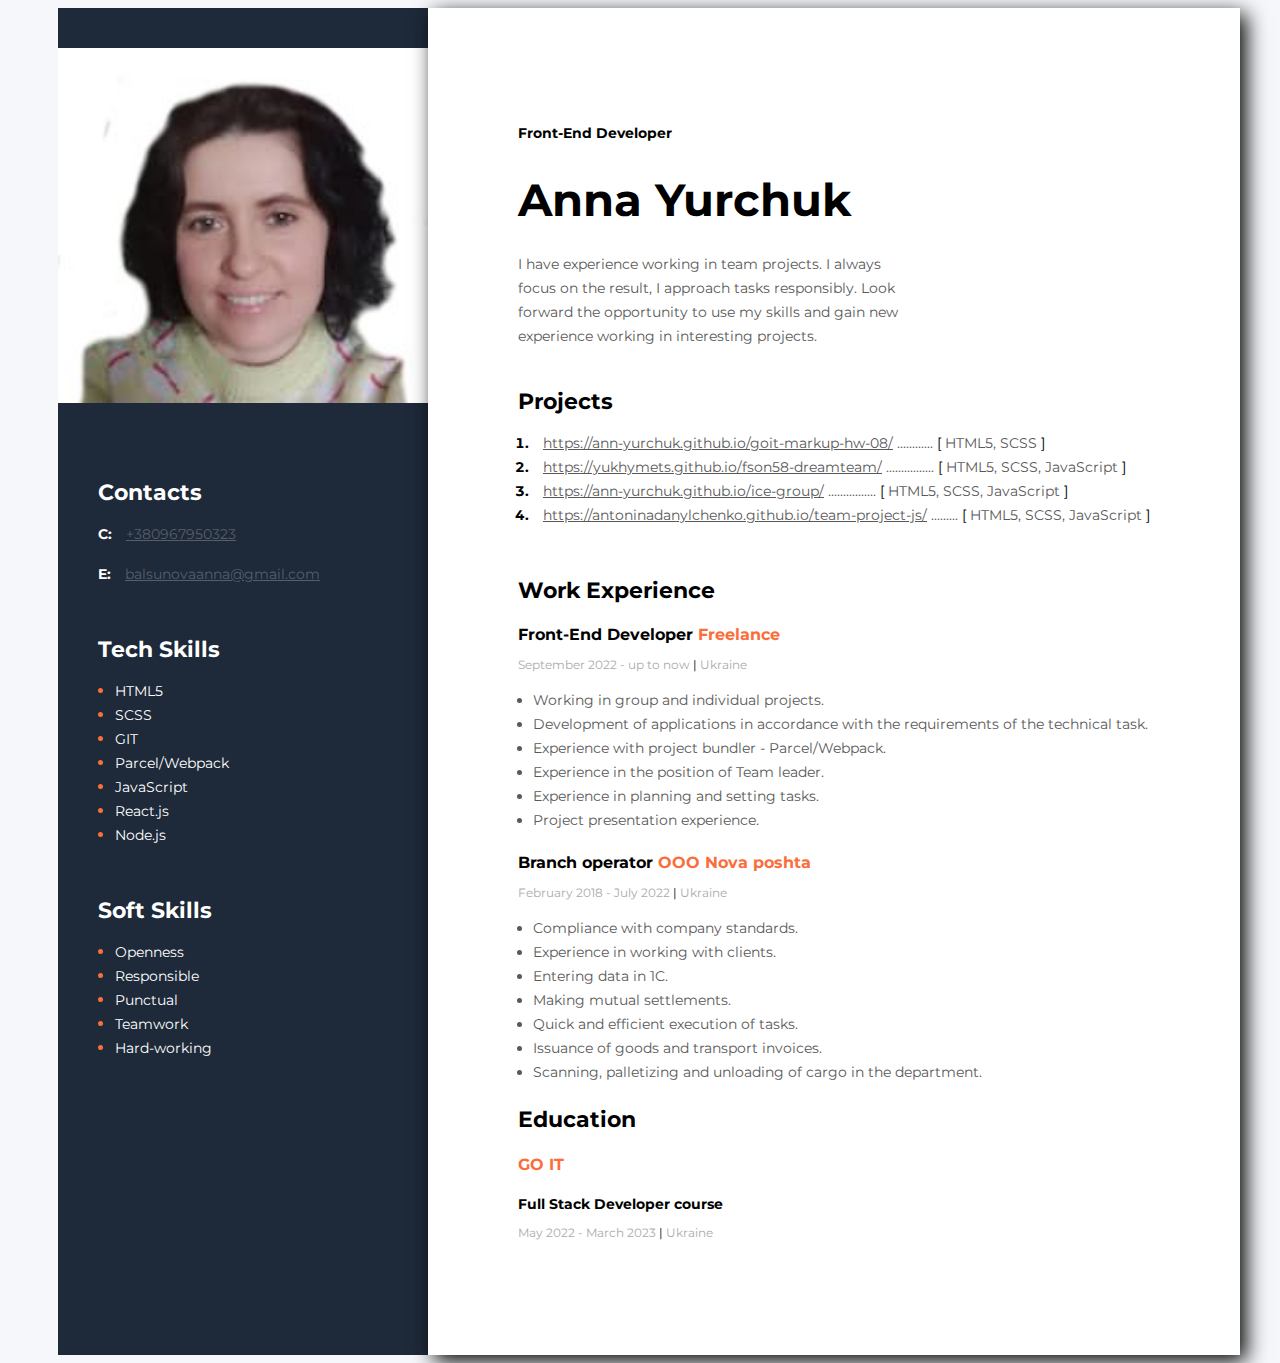
==== index.html @ 42df2e6e "update" ====
<!DOCTYPE html>
<html lang="en">
<head>
    <meta charset="UTF-8">
    <meta http-equiv="X-UA-Compatible" content="IE=edge">
    <meta name="viewport" content="width=device-width, initial-scale=1.0">
    <link rel="preconnect" href="https://fonts.googleapis.com">
    <link rel="preconnect" href="https://fonts.gstatic.com" crossorigin>
    <link href="https://fonts.googleapis.com/css2?family=Montserrat:wght@400;700&display=swap" rel="stylesheet">
    <link rel="stylesheet" href="styles/styles.css">
    <title>Resume</title>
</head>
<body>

<!--Main-->
<div class="main">
    <!--Main content-->
<div class="main-content">
    <!--about user-->
<div class="about">
    <h2 class="about-position">Front-End Developer </h2> 
    <h1 class="about-name">Anna Yurchuk </h1>

  <p class="about-description">
I have experience working in team projects. I always focus on the result, I approach tasks responsibly. Look forward
the opportunity to use my skills and gain new experience working in interesting projects.
  </p> 

</div>
   
 <!--Progects-->
 <div class="progects">
 <h3 class="title">
   Projects
</h3> 
 
 <ol class="projects-list">
     <li class="projects-item">
         <span class="project">
             <a href="https://ann-yurchuk.github.io/goit-markup-hw-08/" class="progect-link">https://ann-yurchuk.github.io/goit-markup-hw-08/</a>
            ............
            <span class="project-bracket">[</span> HTML5, SCSS <span class="project-bracket">]</span>
        </span>
            </li>
        <li class="projects-item">
            <span class="project">
                <a href="https://yukhymets.github.io/fson58-dreamteam/" class="progect-link">https://yukhymets.github.io/fson58-dreamteam/</a>
                ................
                <span class="project-bracket">[</span> HTML5, SCSS, JavaScript <span class="project-bracket">]</span>
            </span>
      
     </li>
     <li class="projects-item">
         <span class="project">
             <a href="https://ann-yurchuk.github.io/ice-group/" class="progect-link"> https://ann-yurchuk.github.io/ice-group/</a>
            ................
            <span class="project-bracket">[</span> HTML5, SCSS, JavaScript <span class="project-bracket">]</span>
        </span>
         
     </li>
     
    <li class="projects-item">
        <span class="project">
            <a href="https://antoninadanylchenko.github.io/team-project-js/" class="progect-link"> https://antoninadanylchenko.github.io/team-project-js/</a>
            .........
            <span class="project-bracket">[</span> HTML5, SCSS, JavaScript <span class="project-bracket">]</span>
        </span>
    
    </li>
 </ol>
 </div>
 <!--Work-->
 <div class="work">
    <h3 class="title"> Work Experience</h3>
    <!--Company 1-->
    <div>
        <h4 class="work-position">Front-End Developer <span class="organization"> Freelance</span></h4>
        <p class="period">September 2022 - up to now <span class="line">|</span> Ukraine</p>
        <ul class="work-list">
            <li class="work-list-item">Working in group and individual projects.</li>
            <li class="work-list-item">Development of applications in accordance with the requirements of the technical task.</li>
            <li class="work-list-item">Experience with project bundler - Parcel/Webpack.</li>
            <li class="work-list-item">Experience in the position of Team leader.</li>
            <li class="work-list-item">Experience in planning and setting tasks.</li>
            <li class="work-list-item">Project presentation experience.</li>
        </ul>
    </div>
    <!--company 2-->
    <div>
        <h4 class="work-position">Branch operator <span class="organization"> OOO Nova poshta</span></h4>
        <p class="period">February 2018 - July 2022 <span class="line">|</span> Ukraine</p>
        <ul class="work-list">
            <li class="work-list-item">Compliance with company standards.</li>
            <li class="work-list-item">Experience in working with clients.</li>
            <li class="work-list-item">Entering data in 1C.</li>
            <li class="work-list-item">Making mutual settlements.</li>
            <li class="work-list-item">Quick and efficient execution of tasks.</li>
            <li class="work-list-item">Issuance of goods and transport invoices.</li>
            <li class="work-list-item">Scanning, palletizing and unloading of cargo in the department.</li>
        </ul>
    </div>

 </div>
    
     <!--Education-->
     <div class="education">
         <h3 class="title">
             Education
            </h3>
         <h4 class="education-name">GO IT</h4>
         <h4 class="education-position">Full Stack Developer course</h4>
         <p class="education-period">May 2022 - March 2023 <span class="line">|</span> Ukraine</p>
     </div>
    
</div>

<!--Sidebar-->
<aside class="sidebar">
    <img src="img/photo.jpg" alt="user photo" class="photo">
    <div class="contacts">
        <h3 class="sidebar-title">Contacts</h3>
        <div>
            <p>
                <span class="contact-type">C:</span>
                 <a href="tel:+380967950323" class="contact-link">+380967950323</a>
            </p>
            <p>
                <span class="contact-type">E:</span>
                 <a href="balsunovaanna@gmail.com" class="contact-link">balsunovaanna@gmail.com</a>
            </p>
        </div>
    </div>
        
         <!--Tech skills-->
    <div class="tech-skills">
        <h3 class="sidebar-title">Tech Skills</h3>
        <ul class=" tech-skills-list">
            <li class="tech-skills-item"> <span class="tech-skills-text">HTML5</span></li>
            <li class="tech-skills-item"> <span class="tech-skills-text">SCSS</span></li>
            <li class="tech-skills-item"> <span class="tech-skills-text">GIT</span></li>
            <li class="tech-skills-item"> <span class="tech-skills-text">Parcel/Webpack</span></li>
            <li class="tech-skills-item"> <span class="tech-skills-text">JavaScript</span></li>
            <li class="tech-skills-item"> <span class="tech-skills-text">React.js</span></li>
            <li class="tech-skills-item"> <span class="tech-skills-text">Node.js</span></li>
        </ul>

    </div>
    <!--Soft skills-->
    <div class="soft-skills">
        <h3 class="sidebar-title">Soft Skills</h3>
        <ul class=" soft-skills-list">
            <li class="soft-skills-item"> <span class="soft-skills-text">Openness</span></li>
            <li class="soft-skills-item"> <span class="soft-skills-text">Responsible</span></li>
            <li class="soft-skills-item"> <span class="soft-skills-text">Punctual</span></li>
            <li class="soft-skills-item"> <span class="soft-skills-text">Teamwork</span></li>
            <li class="soft-skills-item"> <span class="soft-skills-text">Hard-working</span></li>
        </ul>

    </div>
</aside>

</body>
</html>
---- styles/styles.css ----
body {
    font-family: 'Montserrat', sans-serif;
    background-color: #f5f7fa;
}

/* main styles */

.main {
    display: flex;
    flex-direction: row-reverse;
    width: 1200px;
    margin: 0 auto;
}

.main-content  {
    background-color: #ffff;
    box-shadow: 6px 6px 20px rgba(0, 0, 0, 1);
    padding: 105px 90px;
}

/* about styles */

.about {
    margin-bottom: 40px;
}

.about-position {
  font-style: normal;
  font-weight: bold;
  font-size: 14px;
  line-height: 17px;
  color: #000;
  margin-bottom: 20px;
}

.about-name {
  font-style: normal;
  font-weight: bold;
  font-size: 45px;
  line-height: 55px;
  color: #000;
  margin-bottom: 25px;

}

.about-description {
  font-style: normal;
  font-weight: normal;
  font-size: 14px;
  line-height: 24px;
  color: #595959;
  width: 400px;
}

/* progect styles */

.progects {
  margin-bottom: 50px;
}

.title {
  font-style: normal;
  font-weight: bold;
  font-size: 22px;
  line-height: 27px;
  color: #000;
  margin-bottom: 10px;
}

.projects-list {
  padding: 0;
  margin-left: 15px;
}

.projects-item {
  font-style: normal;
  font-weight: bold;
  font-size: 14px;
  line-height: 24px;
  color: #000;
}

.project,
.progect-link {
  font-style: normal;
  font-weight: normal;
  font-size: 14px;
  line-height: 24px;
  color: #595959;
}

.progect-link {
  margin-left: 10px;
}
.project-bracket {
  font-style: normal;
  font-weight: normal;
  font-size: 14px;
  line-height: 24px;
  color: #000;
}

/* work styles */

.work {}
    
.work-position {
  font-style: normal;
  font-weight: bold;
  font-size: 16px;
  line-height: 20px;
  color: #000;
  margin-bottom: 10px;
}

.organization {
  font-weight: bold;
  font-size: 16px;
  line-height: 20px;
  color: #fb6d3a;
}

.period,
.education-period {
  font-style: normal;
  font-weight: normal;
  font-size: 12px;
  line-height: 15px;
  color: #ababab;
  margin-bottom: 10px;
}

.line {
  font-style: normal;
  font-weight: normal;
  font-size: 12px;
  line-height: 15px;
  color: #000;
}

.work-list {
  padding: 0;
  margin-left: 15px;
}

.work-list-item {
  font-style: normal;
  font-weight: normal;
  font-size: 14px;
  line-height: 24px;
  color: #595959;
}

/* education styles */

.education {
  margin-bottom: 10px;
}

.education-name {
  font-weight: bold;
  font-size: 16px;
  line-height: 20px;
  color: #fb6d3a;
}

.education-position {
  font-style: normal;
  font-weight: bold;
  font-size: 14px;
  line-height: 17px;
  color: #000;
  margin-bottom: 10px;
}

/* sidebar styles */

.sidebar {
  background-color: #1E2939;
  padding-top: 40px;
  width: 370px;
}


.photo {
  width: 370px;
  margin-bottom: 50px;
}

.contacts, 
.tech-skills,
.soft-skills {
  margin-left: 40px;
}
 
.contacts {
  margin-bottom: 50px;
}

.tech-skills {
  margin-bottom: 50px;
}


.sidebar-title {
  color: #ffff;
  font-style: normal;
  font-weight: bold;
  font-size: 22px;
  line-height: 27px;
  margin-bottom: 10px;
}

.contact-type {
  font-style: normal;
  font-weight: bold;
  font-size: 14px;
  line-height: 24px;
  color: #ffff;
  margin-right: 10px;
}

.contact-link {
  font-style: normal;
  font-weight: normal;
  font-size: 14px;
  line-height: 24px;
  color: #565e6a;
}

.tech-skills-list {
  color: #ffff;
  padding: 0px;
  margin-left: 17px;
}

.tech-skills-item {
  color: #fb6d3a;
}

.tech-skills-text {
  color: #ffff;
  font-style: normal;
  font-weight: normal;
  font-size: 14px;
  line-height: 24px;
}

.soft-skills-list {
  color: #ffff;
  padding: 0px;
  margin-left: 17px;
}

.soft-skills-item {
  color: #fb6d3a;
}

.soft-skills-text {
  color: #ffff;
  font-style: normal;
  font-weight: normal;
  font-size: 14px;
  line-height: 24px;
}
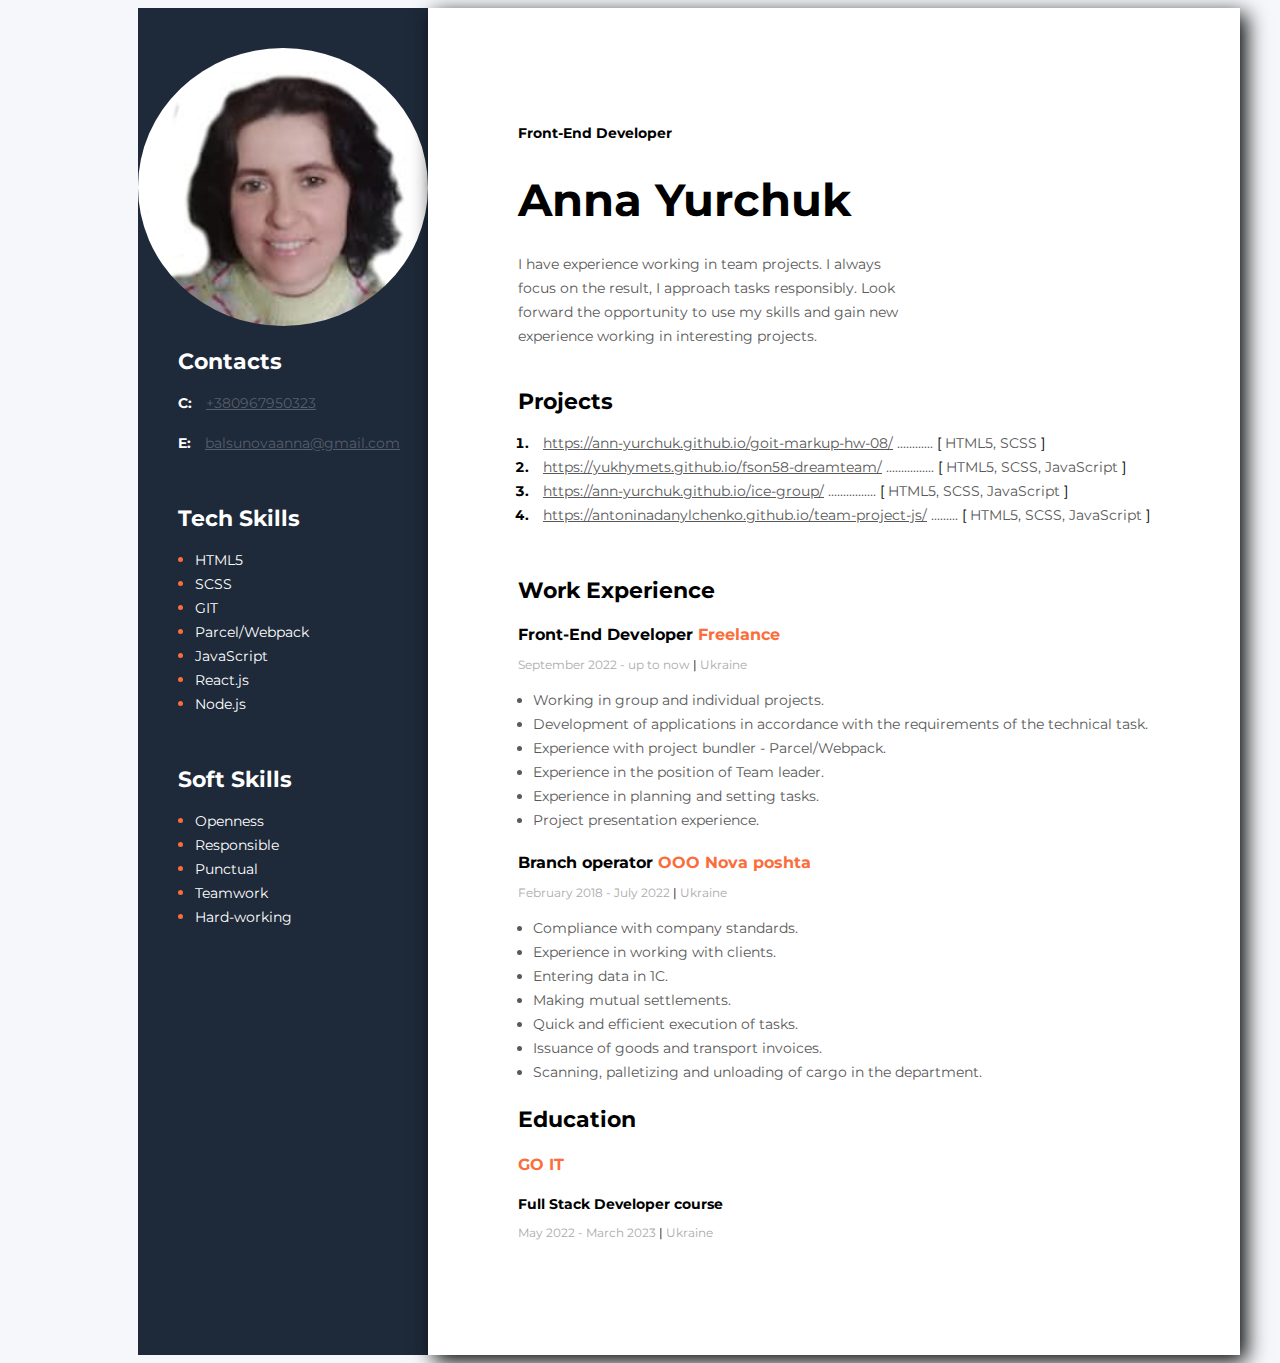
==== commit 60343a3a: "update" ====
--- a/index.html
+++ b/index.html
@@ -116,7 +116,7 @@
 
 <!--Sidebar-->
 <aside class="sidebar">
-    <img src="img/photo.jpg" alt="user photo" class="photo">
+    <img src="img/photo.jpg" alt="user photo" class="photo" width="290">
     <div class="contacts">
         <h3 class="sidebar-title">Contacts</h3>
         <div>
@@ -126,7 +126,7 @@
             </p>
             <p>
                 <span class="contact-type">E:</span>
-                 <a href="balsunovaanna@gmail.com" class="contact-link">balsunovaanna@gmail.com</a>
+                 <a href="mailto:balsunovaanna@gmail.com" class="contact-link">balsunovaanna@gmail.com</a>
             </p>
         </div>
     </div>
--- a/styles/styles.css
+++ b/styles/styles.css
@@ -1,3 +1,13 @@
+html {
+  box-sizing: border-box;
+}
+
+*,
+*::before,
+*::after {
+  box-sizing: inherit;
+}
+
 body {
     font-family: 'Montserrat', sans-serif;
     background-color: #f5f7fa;
@@ -178,13 +188,15 @@
 .sidebar {
   background-color: #1E2939;
   padding-top: 40px;
-  width: 370px;
+  width: 290px;
 }
 
 
 .photo {
-  width: 370px;
-  margin-bottom: 50px;
+  display: block;
+  width: 290px;
+  margin-bottom: 20px;
+  border-radius: 70%;
 }
 
 .contacts, 
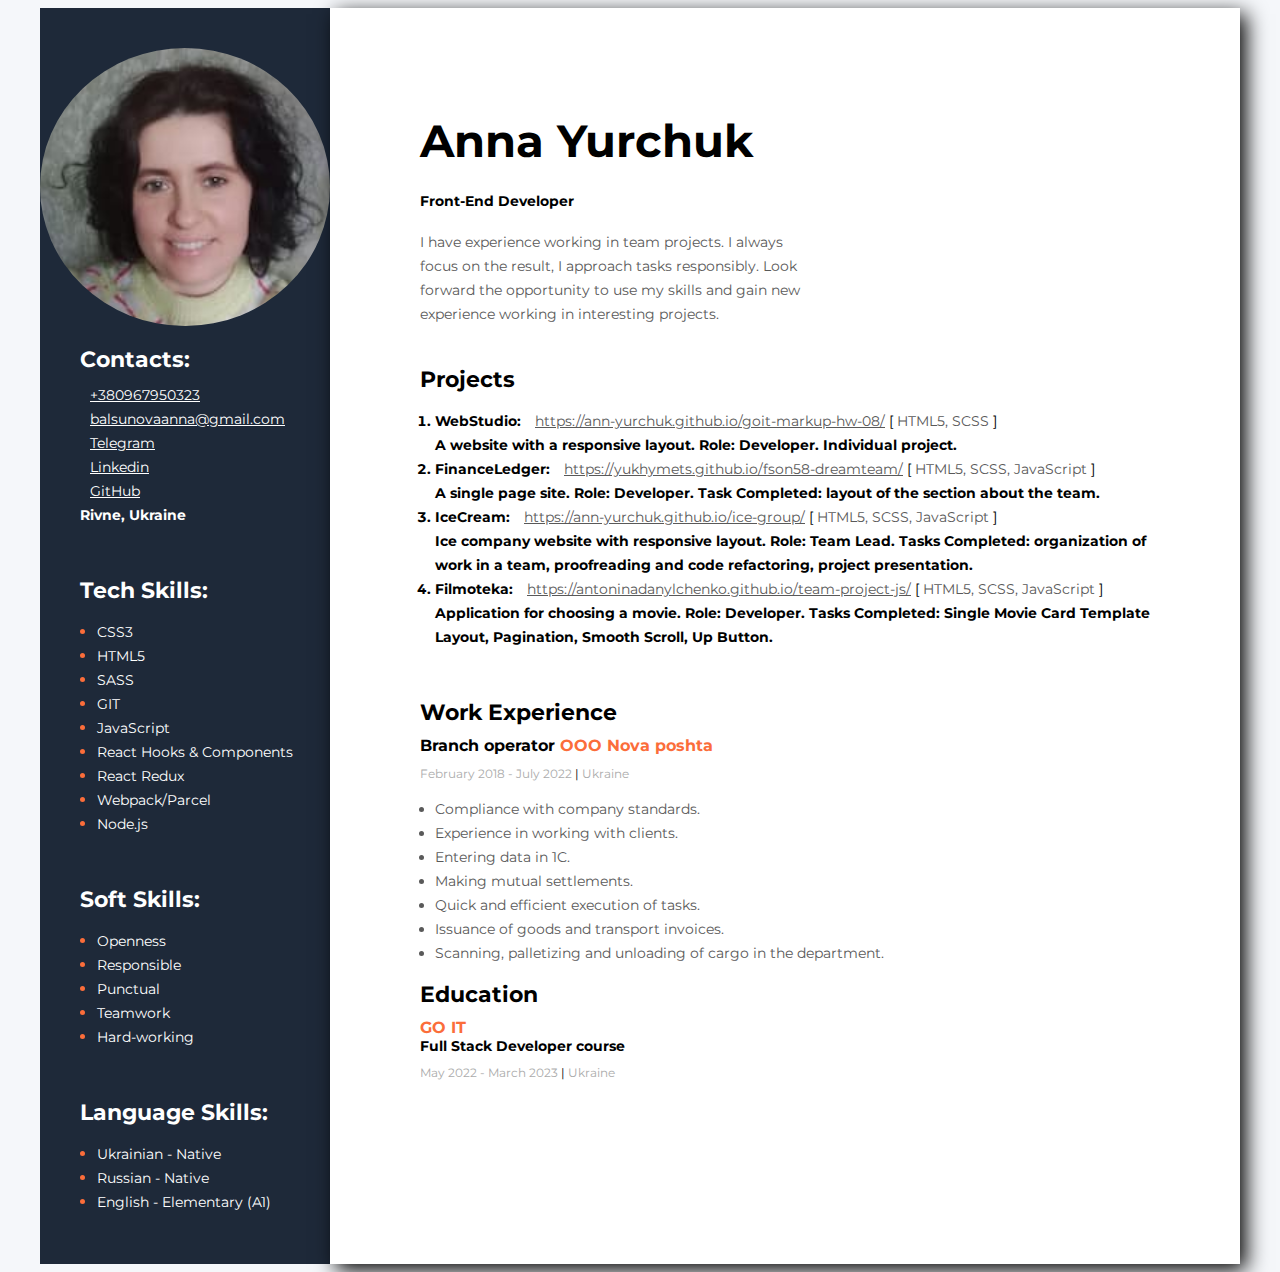
==== commit ab947d9a: "update" ====
--- a/index.html
+++ b/index.html
@@ -18,9 +18,9 @@
 <div class="main-content">
     <!--about user-->
 <div class="about">
+    <h1 class="about-name">Anna Yurchuk </h1>
     <h2 class="about-position">Front-End Developer </h2> 
-    <h1 class="about-name">Anna Yurchuk </h1>
-
+  
   <p class="about-description">
 I have experience working in team projects. I always focus on the result, I approach tasks responsibly. Look forward
 the opportunity to use my skills and gain new experience working in interesting projects.
@@ -35,57 +35,42 @@
 </h3> 
  
  <ol class="projects-list">
-     <li class="projects-item">
+     <li class="projects-item">WebStudio:
          <span class="project">
              <a href="https://ann-yurchuk.github.io/goit-markup-hw-08/" class="progect-link">https://ann-yurchuk.github.io/goit-markup-hw-08/</a>
-            ............
             <span class="project-bracket">[</span> HTML5, SCSS <span class="project-bracket">]</span>
         </span>
+        <p>A website with a responsive layout. Role: Developer. Individual project.</p>
             </li>
-        <li class="projects-item">
+        <li class="projects-item">FinanceLedger:
             <span class="project">
                 <a href="https://yukhymets.github.io/fson58-dreamteam/" class="progect-link">https://yukhymets.github.io/fson58-dreamteam/</a>
-                ................
                 <span class="project-bracket">[</span> HTML5, SCSS, JavaScript <span class="project-bracket">]</span>
             </span>
-      
+            <p>A single page site. Role: Developer. Task Completed: layout of the section about the team.</p>
      </li>
-     <li class="projects-item">
+     <li class="projects-item">IceCream:
          <span class="project">
              <a href="https://ann-yurchuk.github.io/ice-group/" class="progect-link"> https://ann-yurchuk.github.io/ice-group/</a>
-            ................
             <span class="project-bracket">[</span> HTML5, SCSS, JavaScript <span class="project-bracket">]</span>
         </span>
-         
+        <p>Ice company website with responsive layout. Role: Team Lead. Tasks Completed: organization of work in a team, proofreading and code refactoring, project presentation.</p>
      </li>
      
-    <li class="projects-item">
+    <li class="projects-item">Filmoteka:
         <span class="project">
             <a href="https://antoninadanylchenko.github.io/team-project-js/" class="progect-link"> https://antoninadanylchenko.github.io/team-project-js/</a>
-            .........
             <span class="project-bracket">[</span> HTML5, SCSS, JavaScript <span class="project-bracket">]</span>
         </span>
-    
+        <p>Application for choosing a movie. Role: Developer. Tasks Completed: Single Movie Card Template Layout, Pagination, Smooth Scroll, Up Button.</p>
     </li>
  </ol>
  </div>
+
  <!--Work-->
  <div class="work">
     <h3 class="title"> Work Experience</h3>
-    <!--Company 1-->
-    <div>
-        <h4 class="work-position">Front-End Developer <span class="organization"> Freelance</span></h4>
-        <p class="period">September 2022 - up to now <span class="line">|</span> Ukraine</p>
-        <ul class="work-list">
-            <li class="work-list-item">Working in group and individual projects.</li>
-            <li class="work-list-item">Development of applications in accordance with the requirements of the technical task.</li>
-            <li class="work-list-item">Experience with project bundler - Parcel/Webpack.</li>
-            <li class="work-list-item">Experience in the position of Team leader.</li>
-            <li class="work-list-item">Experience in planning and setting tasks.</li>
-            <li class="work-list-item">Project presentation experience.</li>
-        </ul>
-    </div>
-    <!--company 2-->
+
     <div>
         <h4 class="work-position">Branch operator <span class="organization"> OOO Nova poshta</span></h4>
         <p class="period">February 2018 - July 2022 <span class="line">|</span> Ukraine</p>
@@ -99,7 +84,6 @@
             <li class="work-list-item">Scanning, palletizing and unloading of cargo in the department.</li>
         </ul>
     </div>
-
  </div>
     
      <!--Education-->
@@ -111,43 +95,57 @@
          <h4 class="education-position">Full Stack Developer course</h4>
          <p class="education-period">May 2022 - March 2023 <span class="line">|</span> Ukraine</p>
      </div>
-    
 </div>
 
 <!--Sidebar-->
 <aside class="sidebar">
     <img src="img/photo.jpg" alt="user photo" class="photo" width="290">
     <div class="contacts">
-        <h3 class="sidebar-title">Contacts</h3>
+        <h3 class="sidebar-title">Contacts:</h3>
         <div>
             <p>
-                <span class="contact-type">C:</span>
+                <span class="contact-type"></span>
                  <a href="tel:+380967950323" class="contact-link">+380967950323</a>
             </p>
             <p>
-                <span class="contact-type">E:</span>
+                <span class="contact-type"></span>
                  <a href="mailto:balsunovaanna@gmail.com" class="contact-link">balsunovaanna@gmail.com</a>
             </p>
+            <p>
+                <span class="contact-type"></span>
+                <a href="tel:+380967950323" class="contact-link">Telegram</a>
+            </p>
+            <p>
+                <span class="contact-type"></span>
+                <a href="mailto:https://www.linkedin.com/in/anna-yurchuk-248a52259/" class="contact-link">Linkedin</a>
+            </p>
+            <p>
+                <span class="contact-type"></span>
+                <a href="mailto:https://github.com/Ann-Yurchuk" class="contact-link">GitHub</a>
+            </p>
+            <p><span class="contact-type">Rivne, Ukraine</span></p>
         </div>
     </div>
         
          <!--Tech skills-->
     <div class="tech-skills">
-        <h3 class="sidebar-title">Tech Skills</h3>
+        <h3 class="sidebar-title">Tech Skills:</h3>
         <ul class=" tech-skills-list">
+            <li class="tech-skills-item"> <span class="tech-skills-text">CSS3</span></li>
             <li class="tech-skills-item"> <span class="tech-skills-text">HTML5</span></li>
-            <li class="tech-skills-item"> <span class="tech-skills-text">SCSS</span></li>
+            <li class="tech-skills-item"> <span class="tech-skills-text">SASS</span></li>
             <li class="tech-skills-item"> <span class="tech-skills-text">GIT</span></li>
-            <li class="tech-skills-item"> <span class="tech-skills-text">Parcel/Webpack</span></li>
             <li class="tech-skills-item"> <span class="tech-skills-text">JavaScript</span></li>
-            <li class="tech-skills-item"> <span class="tech-skills-text">React.js</span></li>
+            <li class="tech-skills-item"> <span class="tech-skills-text">React Hooks & Components</span></li>
+            <li class="tech-skills-item"> <span class="tech-skills-text">React Redux</span></li>
+            <li class="tech-skills-item"> <span class="tech-skills-text">Webpack/Parcel</span></li>
             <li class="tech-skills-item"> <span class="tech-skills-text">Node.js</span></li>
         </ul>
+    </div>
 
-    </div>
     <!--Soft skills-->
     <div class="soft-skills">
-        <h3 class="sidebar-title">Soft Skills</h3>
+        <h3 class="sidebar-title">Soft Skills:</h3>
         <ul class=" soft-skills-list">
             <li class="soft-skills-item"> <span class="soft-skills-text">Openness</span></li>
             <li class="soft-skills-item"> <span class="soft-skills-text">Responsible</span></li>
@@ -155,7 +153,16 @@
             <li class="soft-skills-item"> <span class="soft-skills-text">Teamwork</span></li>
             <li class="soft-skills-item"> <span class="soft-skills-text">Hard-working</span></li>
         </ul>
+    </div>
 
+    <!--Language skills-->
+    <div class="language-skills">
+        <h3 class="sidebar-title">Language Skills:</h3>
+        <ul class="language-skills-list">
+            <li class="language-skills-item"> <span class="language-skills-text">Ukrainian - Native</span></li>
+            <li class="language-skills-item"> <span class="language-skills-text">Russian - Native</span></li>
+            <li class="language-skills-item"> <span class="language-skills-text">English - Elementary (A1)</span></li>
+        </ul>
     </div>
 </aside>
 
--- a/styles/styles.css
+++ b/styles/styles.css
@@ -6,6 +6,16 @@
 *::before,
 *::after {
   box-sizing: inherit;
+}
+
+h1,
+h2,
+h3,
+h4,
+h5,
+h6,
+p {
+  margin: 0;
 }
 
 body {
@@ -50,7 +60,6 @@
   line-height: 55px;
   color: #000;
   margin-bottom: 25px;
-
 }
 
 .about-description {
@@ -111,8 +120,6 @@
 }
 
 /* work styles */
-
-.work {}
     
 .work-position {
   font-style: normal;
@@ -190,7 +197,6 @@
   padding-top: 40px;
   width: 290px;
 }
-
 
 .photo {
   display: block;
@@ -199,20 +205,13 @@
   border-radius: 70%;
 }
 
-.contacts, 
+.contacts,
 .tech-skills,
-.soft-skills {
+.soft-skills,
+.language-skills {
+  margin-bottom: 50px;
   margin-left: 40px;
 }
- 
-.contacts {
-  margin-bottom: 50px;
-}
-
-.tech-skills {
-  margin-bottom: 50px;
-}
-
 
 .sidebar-title {
   color: #ffff;
@@ -237,47 +236,39 @@
   font-weight: normal;
   font-size: 14px;
   line-height: 24px;
-  color: #565e6a;
-}
-
-.tech-skills-list {
+  color: #ffff;
+}
+
+.tech-skills-list,
+.soft-skills-list,
+.language-skills-list {
   color: #ffff;
   padding: 0px;
   margin-left: 17px;
 }
 
-.tech-skills-item {
+.tech-skills-item,
+.soft-skills-item,
+.language-skills-item {
   color: #fb6d3a;
 }
 
-.tech-skills-text {
-  color: #ffff;
-  font-style: normal;
-  font-weight: normal;
-  font-size: 14px;
-  line-height: 24px;
-}
-
-.soft-skills-list {
-  color: #ffff;
-  padding: 0px;
-  margin-left: 17px;
-}
-
-.soft-skills-item {
-  color: #fb6d3a;
-}
-
-.soft-skills-text {
-  color: #ffff;
-  font-style: normal;
-  font-weight: normal;
-  font-size: 14px;
-  line-height: 24px;
-}
-
-
-
-
-
-
+.tech-skills-text,
+.soft-skills-text,
+.language-skills-text{
+  color: #ffff;
+  font-style: normal;
+  font-weight: normal;
+  font-size: 14px;
+  line-height: 24px;
+}
+
+
+
+
+
+
+
+
+
+
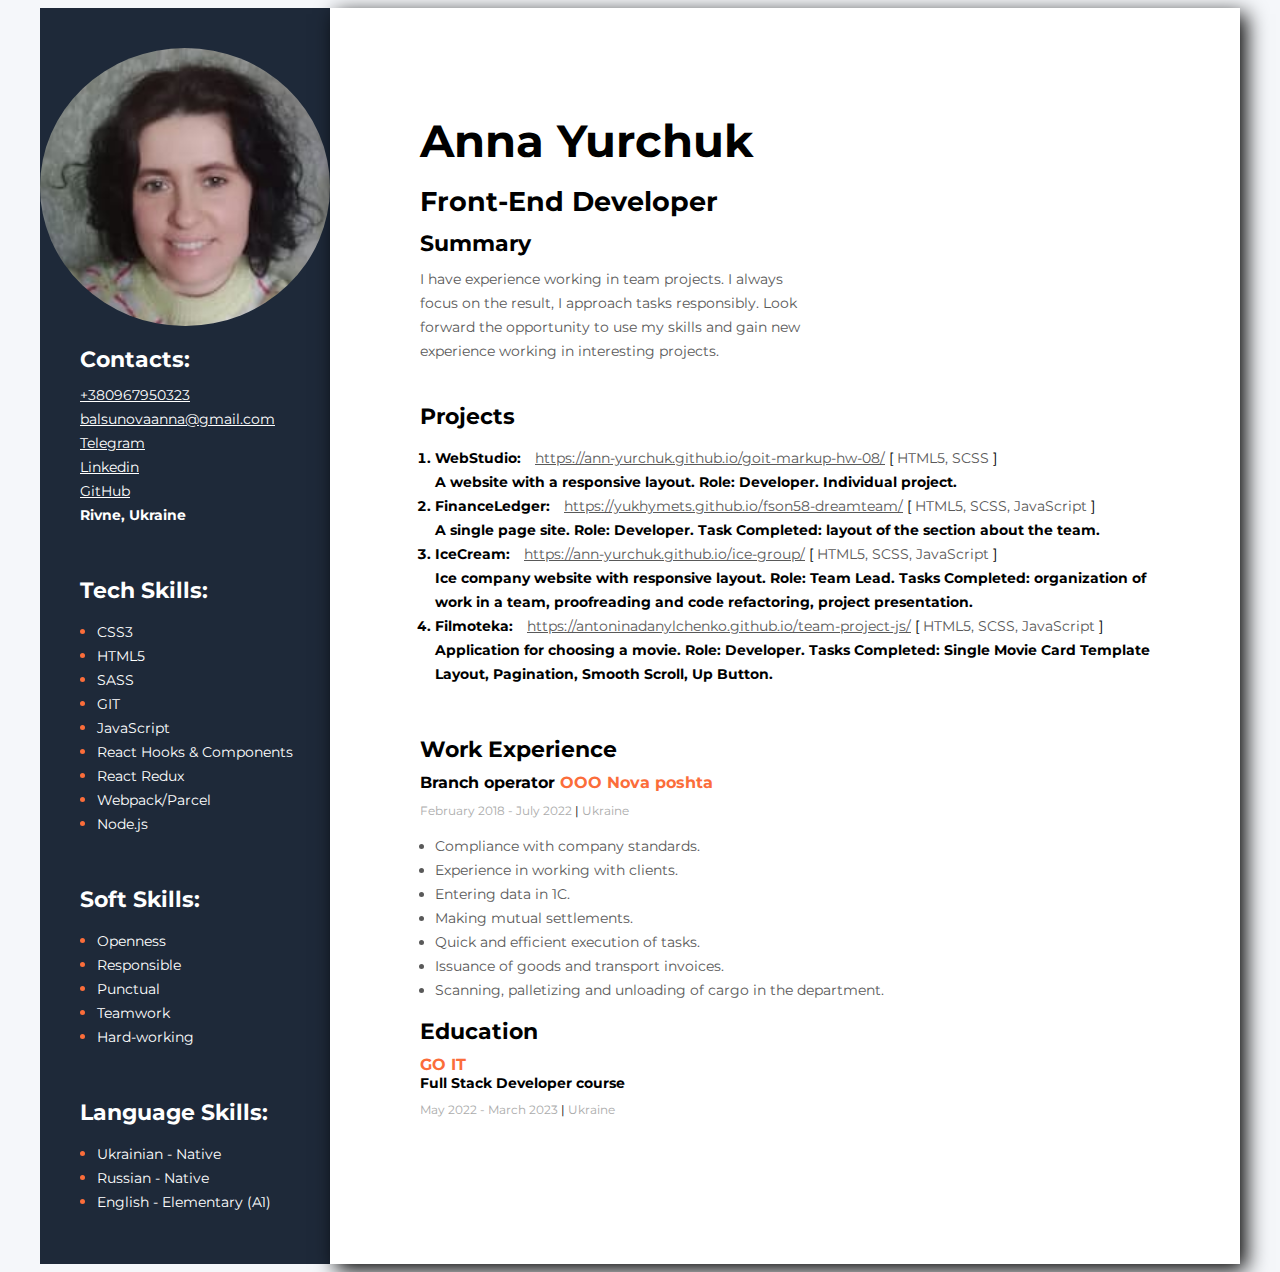
==== commit b15e6871: "update" ====
--- a/index.html
+++ b/index.html
@@ -20,7 +20,9 @@
 <div class="about">
     <h1 class="about-name">Anna Yurchuk </h1>
     <h2 class="about-position">Front-End Developer </h2> 
-  
+<h3 class="title">
+    Summary
+</h3>
   <p class="about-description">
 I have experience working in team projects. I always focus on the result, I approach tasks responsibly. Look forward
 the opportunity to use my skills and gain new experience working in interesting projects.
@@ -117,7 +119,7 @@
             </p>
             <p>
                 <span class="contact-type"></span>
-                <a href="mailto:https://www.linkedin.com/in/anna-yurchuk-248a52259/" class="contact-link">Linkedin</a>
+                <a href="mailto:https://www.linkedin.com/in/anna-yurchuk/" class="contact-link">Linkedin</a>
             </p>
             <p>
                 <span class="contact-type"></span>
--- a/styles/styles.css
+++ b/styles/styles.css
@@ -47,7 +47,7 @@
 .about-position {
   font-style: normal;
   font-weight: bold;
-  font-size: 14px;
+  font-size: 27px;
   line-height: 17px;
   color: #000;
   margin-bottom: 20px;
@@ -228,7 +228,6 @@
   font-size: 14px;
   line-height: 24px;
   color: #ffff;
-  margin-right: 10px;
 }
 
 .contact-link {
